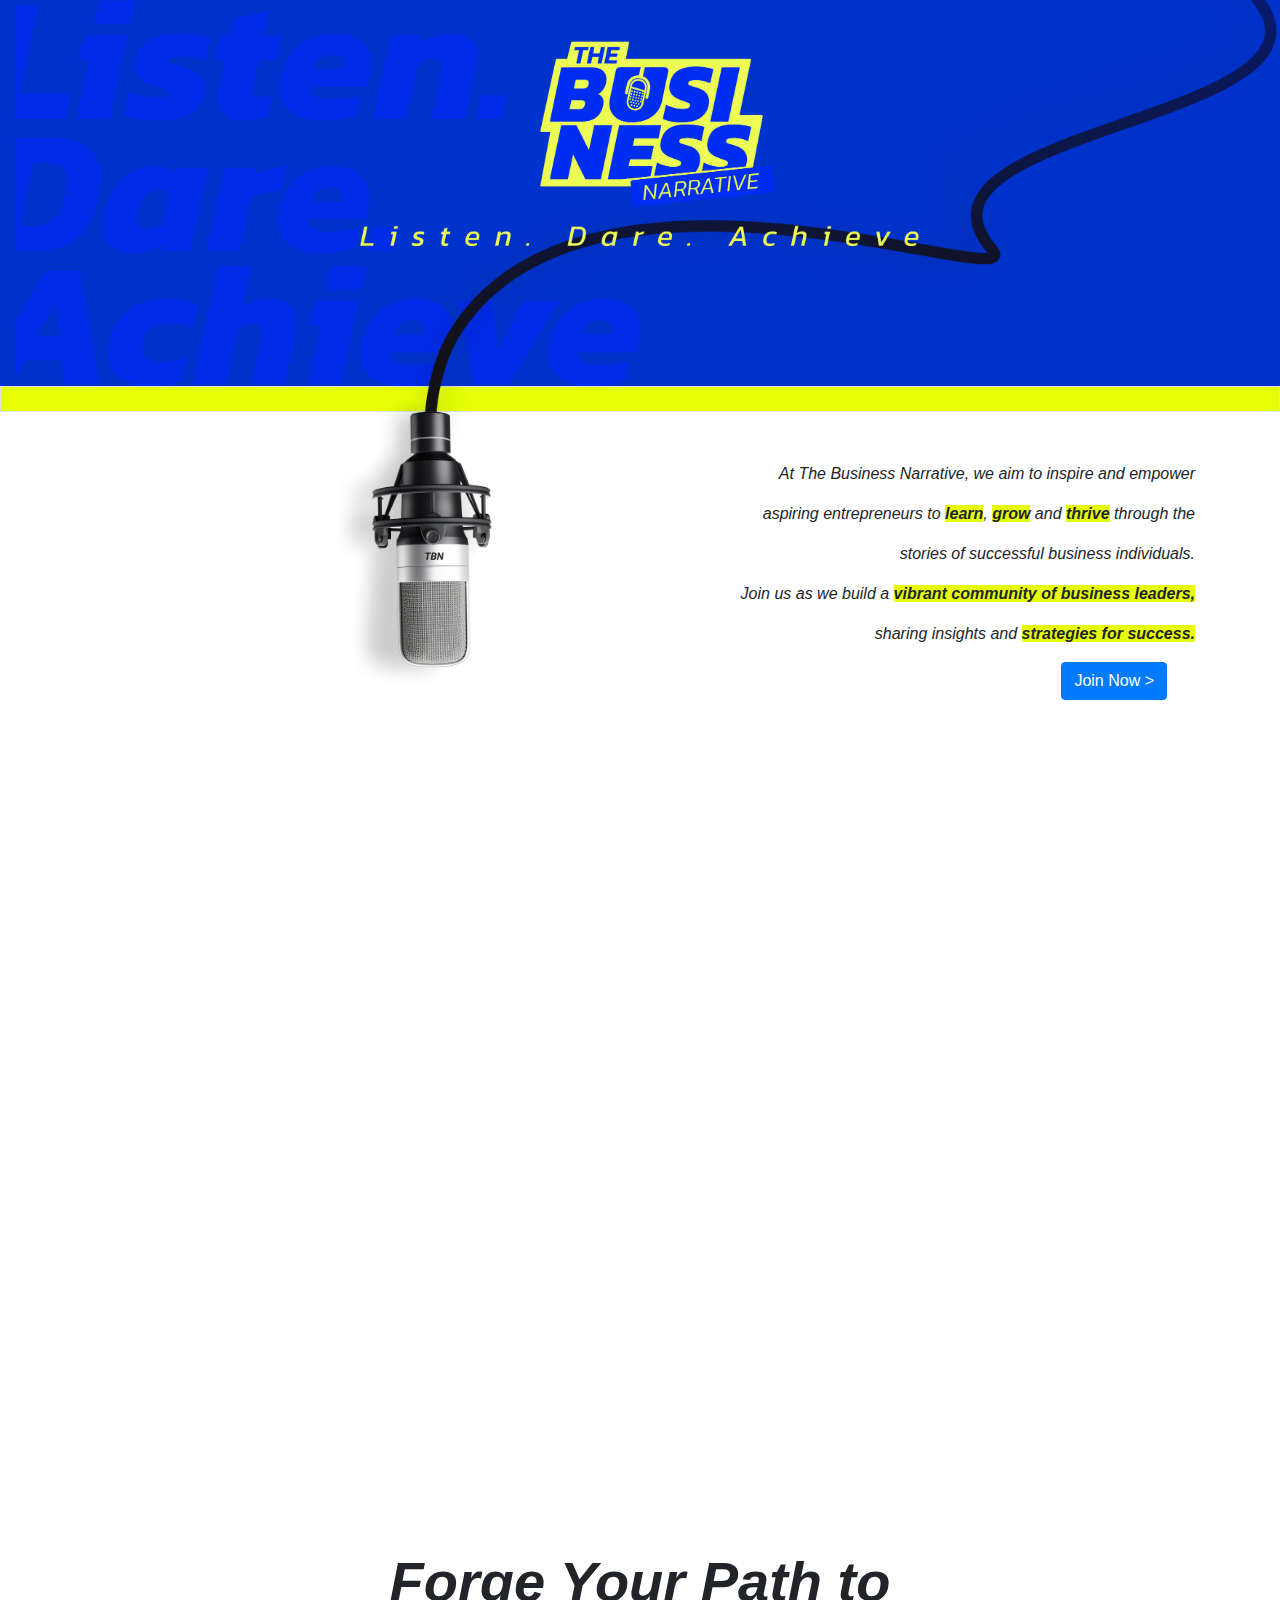
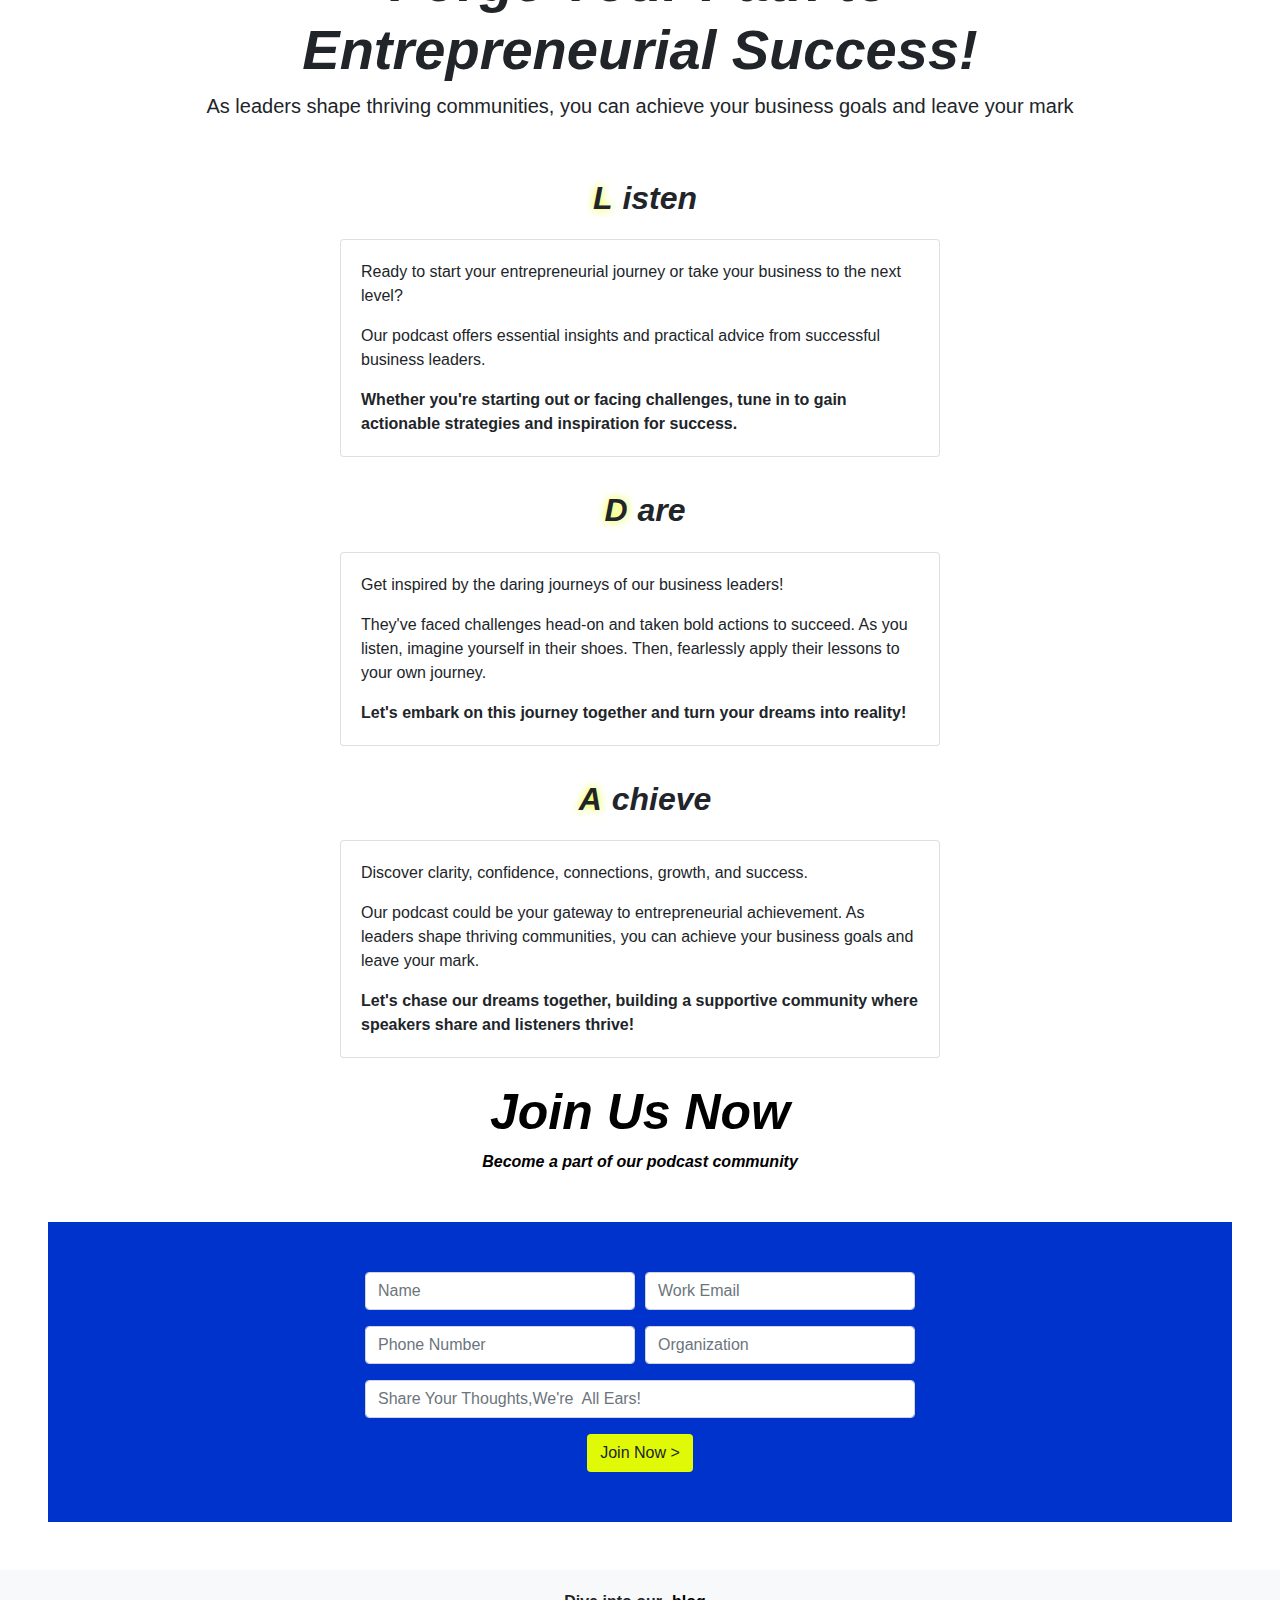
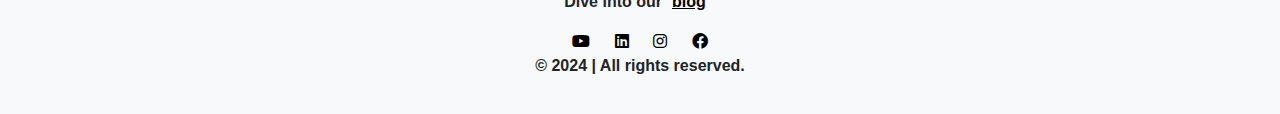
==== index.html @ 0200399b "first commit" ====
<!DOCTYPE html>
<html lang="en">
<head>
    <meta charset="UTF-8">
    <meta name="viewport" content="width=device-width, initial-scale=1.0">
    <title>The Business Narrative</title>
    <link href="vendor/bootstrap/css/bootstrap.min.css" rel="stylesheet">
    <link href="assets/css/styles.css" rel="stylesheet">
    <link rel="stylesheet" href="https://cdn.jsdelivr.net/npm/bootstrap@4.4.1/dist/css/bootstrap.min.css" integrity="sha384-Vkoo8x4CGsO3+Hhxv8T/Q5PaXtkKtu6ug5TOeNV6gBiFeWPGFN9MuhOf23Q9Ifjh" crossorigin="anonymous">
    <script src="https://code.jquery.com/jquery-3.4.1.slim.min.js" integrity="sha384-J6qa4849blE2+poT4WnyKhv5vZF5SrPo0iEjwBvKU7imGFAV0wwj1yYfoRSJoZ+n" crossorigin="anonymous"></script>
   
    <link rel="stylesheet" href="https://cdnjs.cloudflare.com/ajax/libs/font-awesome/6.0.0-beta3/css/all.min.css">
</head>
<body>


<div class="container-fluid first">
    <div class="row color">
        <div class="col-md-12 col-sm-6 position-relative">
            
            <div class="mic-container">
                <img src="assets/images/mic.png" alt="mic" class="mic-img" >
            </div>
      
            <img src="assets/images/image.png" alt="bg" style="width:50%; height:auto; margin-bottom: 0p%;" >
            <div class="rect12">
                <img src="assets/images/rect12.png" alt="logo" class="rect-img" >
            </div>
        </div>
    </div>
    <div class="row border">
        <div class="col-12"><br>
        </div>
    </div> 
    <div class="row up">
        <div class="col-md-12 col-sm-6 mic text-right">
            <p class="text-right"><i>At The Business Narrative, we aim to inspire and empower</i></p>
            <p class="text-right"><i>aspiring entrepreneurs to <strong class="highlight">learn</strong>, <strong class="highlight">grow</strong> and <strong class="highlight">thrive</strong> through the</i></p>
            <p class="text-right"><i>stories of successful business individuals.</i></p>
            <p class="text-right"><i>Join us as we build a <strong class="highlight">vibrant community of business leaders,</strong></i></p>
            <p class="text-right"><i>sharing insights and <strong class="highlight">strategies for success.</strong></i></p>
            <button class="btn btn-primary alg-btn mr-5 ">Join Now &#62</button>
        </div>
    </div>
</div>        



<div class="container text-center my-5">
    <h1 class="display-4 font-weight-bold"><i>Forge Your Path to <br>Entrepreneurial Success!</i></h1>
    <p class="lead">As leaders shape thriving communities, you can achieve your business goals and leave your mark</p>
</div>

<div class="container">
    <h2 class="card-title font-weight-bold text-center"><i><span class="highlight-circle">L</span>isten</i></h2>
    <div class="card mb-4">
        <div class="card-body">
            <p class="card-text">Ready to start your entrepreneurial journey or take your business to the next level?</p>
            <p class="card-text">Our podcast offers essential insights and practical advice from successful business leaders.</p>
            <p class="card-text font-weight-bold">Whether you're starting out or facing challenges, tune in to gain actionable strategies and inspiration for success.</p>
        </div>
    </div>

    <h2 class="card-title font-weight-bold text-center"><i><span class="highlight-circle">D</span>are</i></h2>
    <div class="card mb-4">
        <div class="card-body">
            <p class="card-text">Get inspired by the daring journeys of our business leaders!</p>
            <p class="card-text">They've faced challenges head-on and taken bold actions to succeed. As you listen, imagine yourself in their shoes. Then, fearlessly apply their lessons to your own journey.</p>
            <p class="card-text font-weight-bold">Let's embark on this journey together and turn your dreams into reality!</p>
        </div>
    </div>

    <h2 class="card-title font-weight-bold text-center"><i><span class="highlight-circle">A</span>chieve</i></h2>
    <div class="card mb-4">
        <div class="card-body">
            <p class="card-text">Discover clarity, confidence, connections, growth, and success.</p>
            <p class="card-text">Our podcast could be your gateway to entrepreneurial achievement. As leaders shape thriving communities, you can achieve your business goals and leave your mark.</p>
            <p class="card-text font-weight-bold">Let's chase our dreams together, building a supportive community where speakers share and listeners thrive!</p>
        </div>
    </div>
</div>




<div class="container">
    <h2 style="color:black;text-align:center;font-size:50px;"><i><strong>Join Us Now<strong></i></h2>
    <p style="color:black;text-align:center;"><i>Become a part of our podcast community</i></p>
</div>



<div class="join m-5">
   
    <form class="container rounded">
        <div class="form-row justify-content-center rounded">
            <div class="form-group col-md-3">
                <input type="text" class="form-control" placeholder="Name">
            </div>
            <div class="form-group col-md-3">
                <input type="text" class="form-control" placeholder="Work Email">
            </div>
        </div>
        <div class="form-row justify-content-center">
            <div class="form-group col-md-3">
                <input type="email" class="form-control" placeholder="Phone Number">
            </div>
            <div class="form-group col-md-3">
                <input type="email" class="form-control" placeholder="Organization">
            </div>
        </div>
        <div class="form-row justify-content-center">
            <div class="form-group col-md-6">
                <input type="text" class="form-control" placeholder="Share Your Thoughts,We're  All Ears!">
            </div>
        </div>
        <button type="submit" class="btn btn-warning" style="background-color:#e5ff00f8; border-color:#e5ff00f8 ">Join Now &#62</button>
    </form>
</div>

</div>

<footer>
    <p>Dive into our<a href='#' style="color:black"><strong><u>blog</u></strong></a></p>
    <a href="#" style="color:black"><i class="fab fa-youtube"></i></a>
    <a href="#" style="color:black"><i class="fab fa-linkedin"></i></a>
    <a href="#" style="color:black"><i class="fab fa-instagram"></i></a>
    <a href="#" style="color:black"><i class="fab fa-facebook"></i></a>
    <p>&copy; 2024 | All rights reserved.</p>
</footer>



<script src="https://cdn.jsdelivr.net/npm/popper.js@1.16.0/dist/umd/popper.min.js" integrity="sha384-Q6E9RHvbIyZFJoft+2mJbHaEWldlvI9IOYy5n3zV9zzTtmI3UksdQRVvoxMfooAo" crossorigin="anonymous"></script>
<script src="https://cdn.jsdelivr.net/npm/bootstrap@4.4.1/dist/js/bootstrap.min.js" integrity="sha384-wfSDF2E50Y2D1uUdj0O3uMBJnjuUD4Ih7YwaYd1iqfktj0Uod8GCExl3Og8ifwB6" crossorigin="anonymous"></script>
<script src="vendor/jquery/jquery.min.js"></script>
<script src="vendor/bootstrap/js/bootstrap.min.js"></script>
<script src="assets/js/script.js"></script>

</body>
</html>
---- assets/css/styles.css ----
body {
    font-family: Arial, sans-serif;
}
.color {
    background-color: #0033cc;
}
.position-relative {
    position: relative;
}
.mic-container {
    position: absolute;
    top: 50%;
    left: 50%;
    transform: translate(-50%, -50%);
}
.mic-img {
    width: 150%;
    height: auto;
}
.rect12 {
    position: absolute;
    top: 50%;
    left: 50%;
    transform: translate(-50%, -70%);
    padding: 20px;
    margin: 0 auto;
    max-width: 600px;
}
.rect-img {
    width: 100%;
    height: auto;
}
.highlight {
    background-color: #e5ff00f8;
}
.btn-primary {
    background-color: #007bff;
    border-color: #007bff;
}
.mic {
    padding: 20px;
    max-width: 600px;
    margin: 0 auto;
}

.alg-btn {
    align-items: center;
    margin-right: 100px;
}
.up {
    transform: translateY(-250px) translateX(-50px);
}

/*-----*/
.border {
    border-bottom: 2px solid #dee2e6;
}


.header {
    /* background: url('../images/image.png') no-repeat center center; */
    align-items: left;
    background-size: cover;
    /* color:blue; */
    /* text-align: left; */
    left:50px;
    padding: 50px 0;
    /* right: 50px; */
}

.header img {
    width: 100px;
}
.header h1 {
    font-size: 2.5em;
    margin: 20px 0 10px;
   
}
.header p {
    font-size: 1.2em;
}
.mic{
    padding: 50px 0;
    margin-top: 0px;
    margin-bottom:500px;
}
.mic p{
    text-align: right;
    padding-right: 20px;
}
.border{
    margin-bottom: 250px;
    /* border: 1px solid #e5ff00f8; */
    background-color: #e5ff00f8;
}
.content {
    padding: 50px 0;
}
.content h2 {
    text-align: center;
    margin-bottom: 40px;
}
.content .step {
    text-align: center;
    margin-bottom: 30px;
}
.content .step h3 {
    margin-bottom: 20px;
}
.join {
    background-color: #0033cc;
    color: white;
    padding: 50px 0;
    text-align: center;
}
.join h2 {
    margin-bottom: 30px;
}
footer {
    text-align: center;
    padding: 20px 0;
    background-color: #f8f9fa;
}
footer a {
    color: #0033cc;
    margin: 0 10px;
}
.step {
    background-color: #f8f9fa;
    border-radius: 10px;
    padding: 20px;
    margin: 20px 0;
    text-align: center;
}
.step-title {
    font-weight: bold;
    font-size: 1.5rem;
}
.step-title span {
    background-color: #e5ff00f8;
    border-radius: 50%;
    padding: 0 10px;
    margin-right: 5px;
}
.line {
    border-left: 2px dashed #e5ff00f8;
    height: 50px;
    margin: 0 auto;
}
.first{
    margin-bottom: 0;
}
.main-title {
    font-weight: bold;
    font-size: 2rem;
    text-align: center;
}
.sub-title {
    text-align: center;
    margin-bottom: 40px;
}

  
  .card {
    max-width: 600px;
    margin: 0 auto;
    background: rgba(255, 255, 255, 0.8); 
  }
  .highlight-circle {
    display: inline-block;
    border-radius: 50%;
    padding: 10px;
    text-shadow: 0 0 10px #e5ff00f8;
}
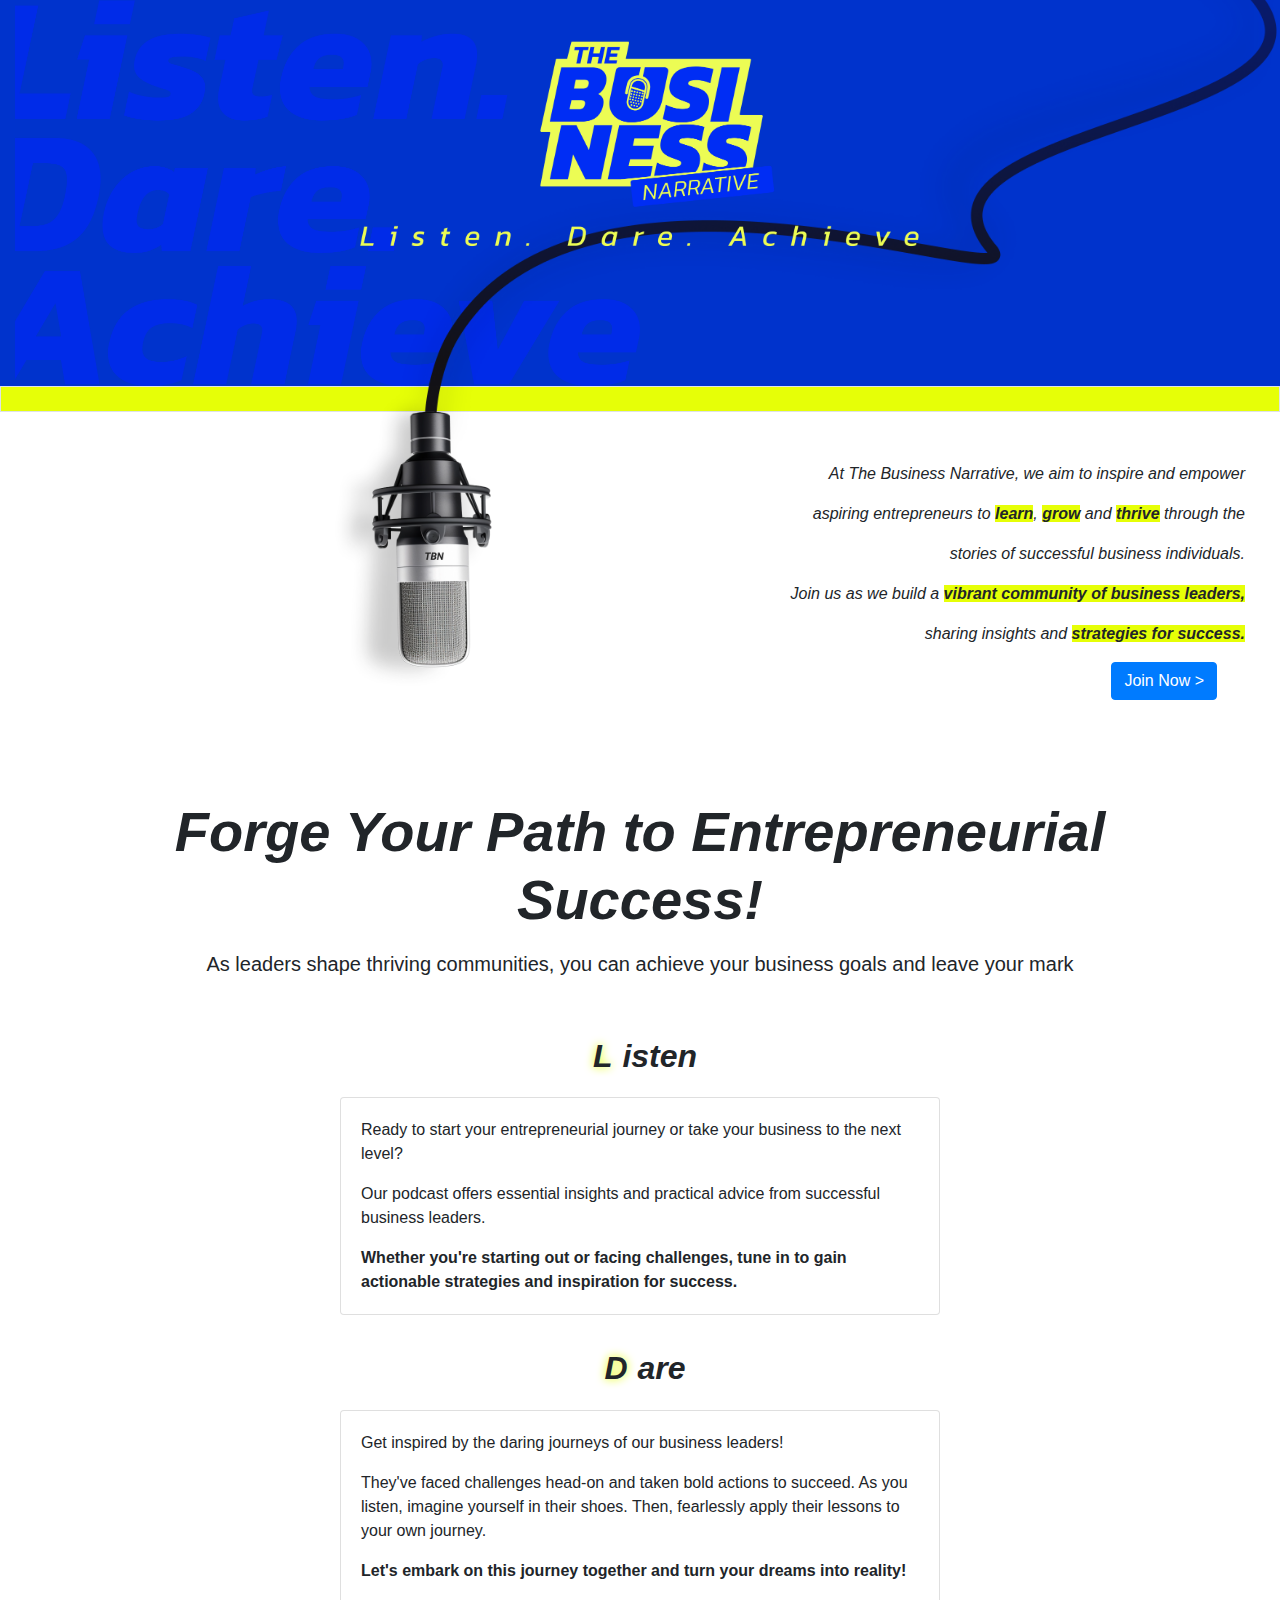
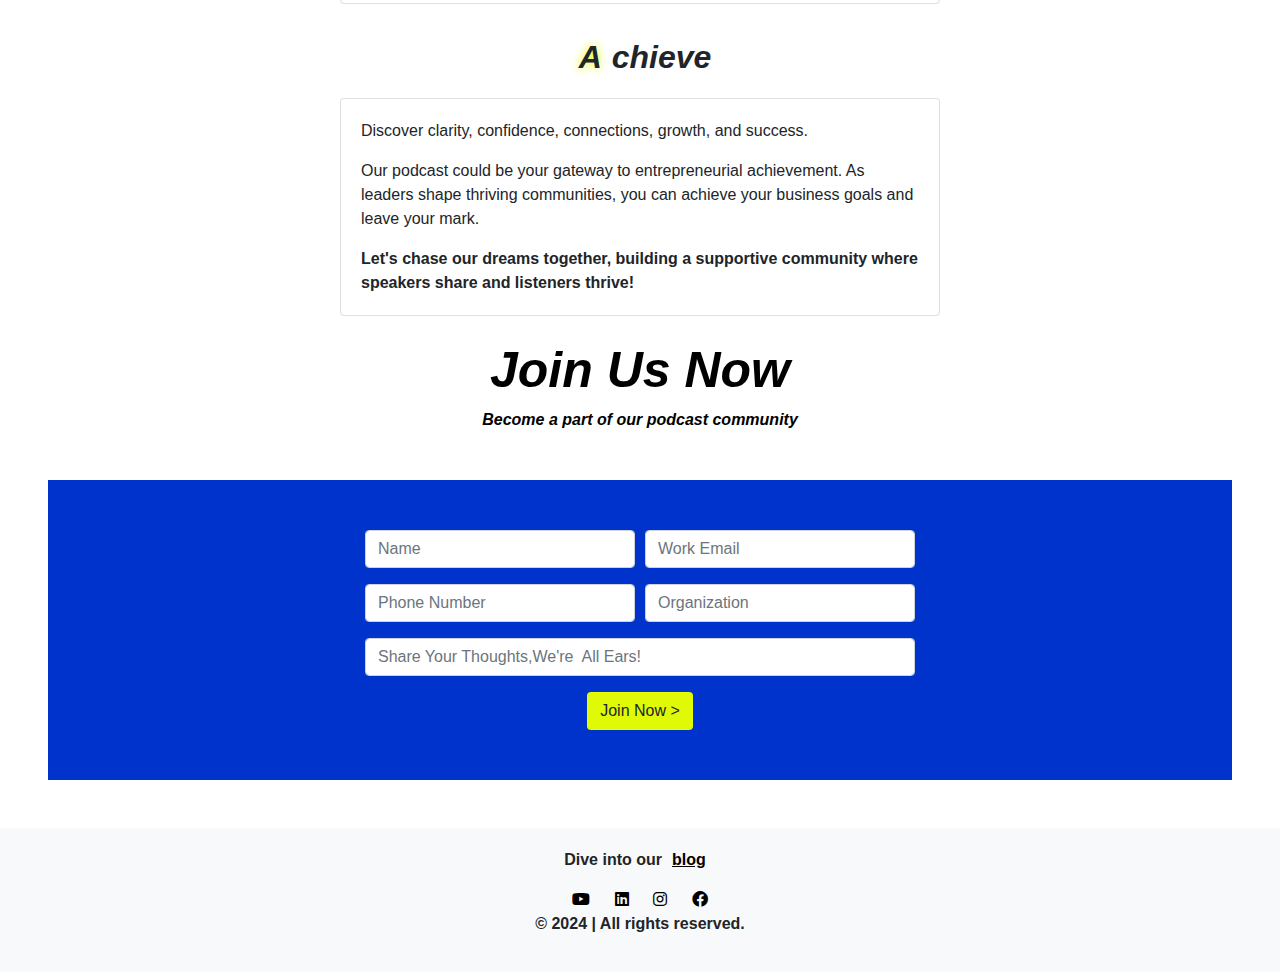
==== commit 64e65c92: ""Commented out CSS styles and modified HTML structure for header section"" ====
--- a/index.html
+++ b/index.html
@@ -47,7 +47,9 @@
 
 
 <div class="container text-center my-5">
-    <h1 class="display-4 font-weight-bold"><i>Forge Your Path to <br>Entrepreneurial Success!</i></h1>
+    <div class="col">
+    <p class="display-4 font-weight-bold overflow-auto"><i>Forge Your Path to </i><i>Entrepreneurial Success!</i></p>
+    </div>
     <p class="lead">As leaders shape thriving communities, you can achieve your business goals and leave your mark</p>
 </div>
 
--- a/assets/css/styles.css
+++ b/assets/css/styles.css
@@ -48,7 +48,7 @@
     margin-right: 100px;
 }
 .up {
-    transform: translateY(-250px) translateX(-50px);
+    /* transform: translateY(-250px) translateX(-50px); */
 }
 
 /*-----*/
@@ -82,17 +82,18 @@
 .mic{
     padding: 50px 0;
     margin-top: 0px;
-    margin-bottom:500px;
+    /* margin-bottom:500px; */
 }
 .mic p{
     text-align: right;
     padding-right: 20px;
 }
 .border{
-    margin-bottom: 250px;
+    /* margin-bottom: 250px; */
     /* border: 1px solid #e5ff00f8; */
     background-color: #e5ff00f8;
 }
+
 .content {
     padding: 50px 0;
 }
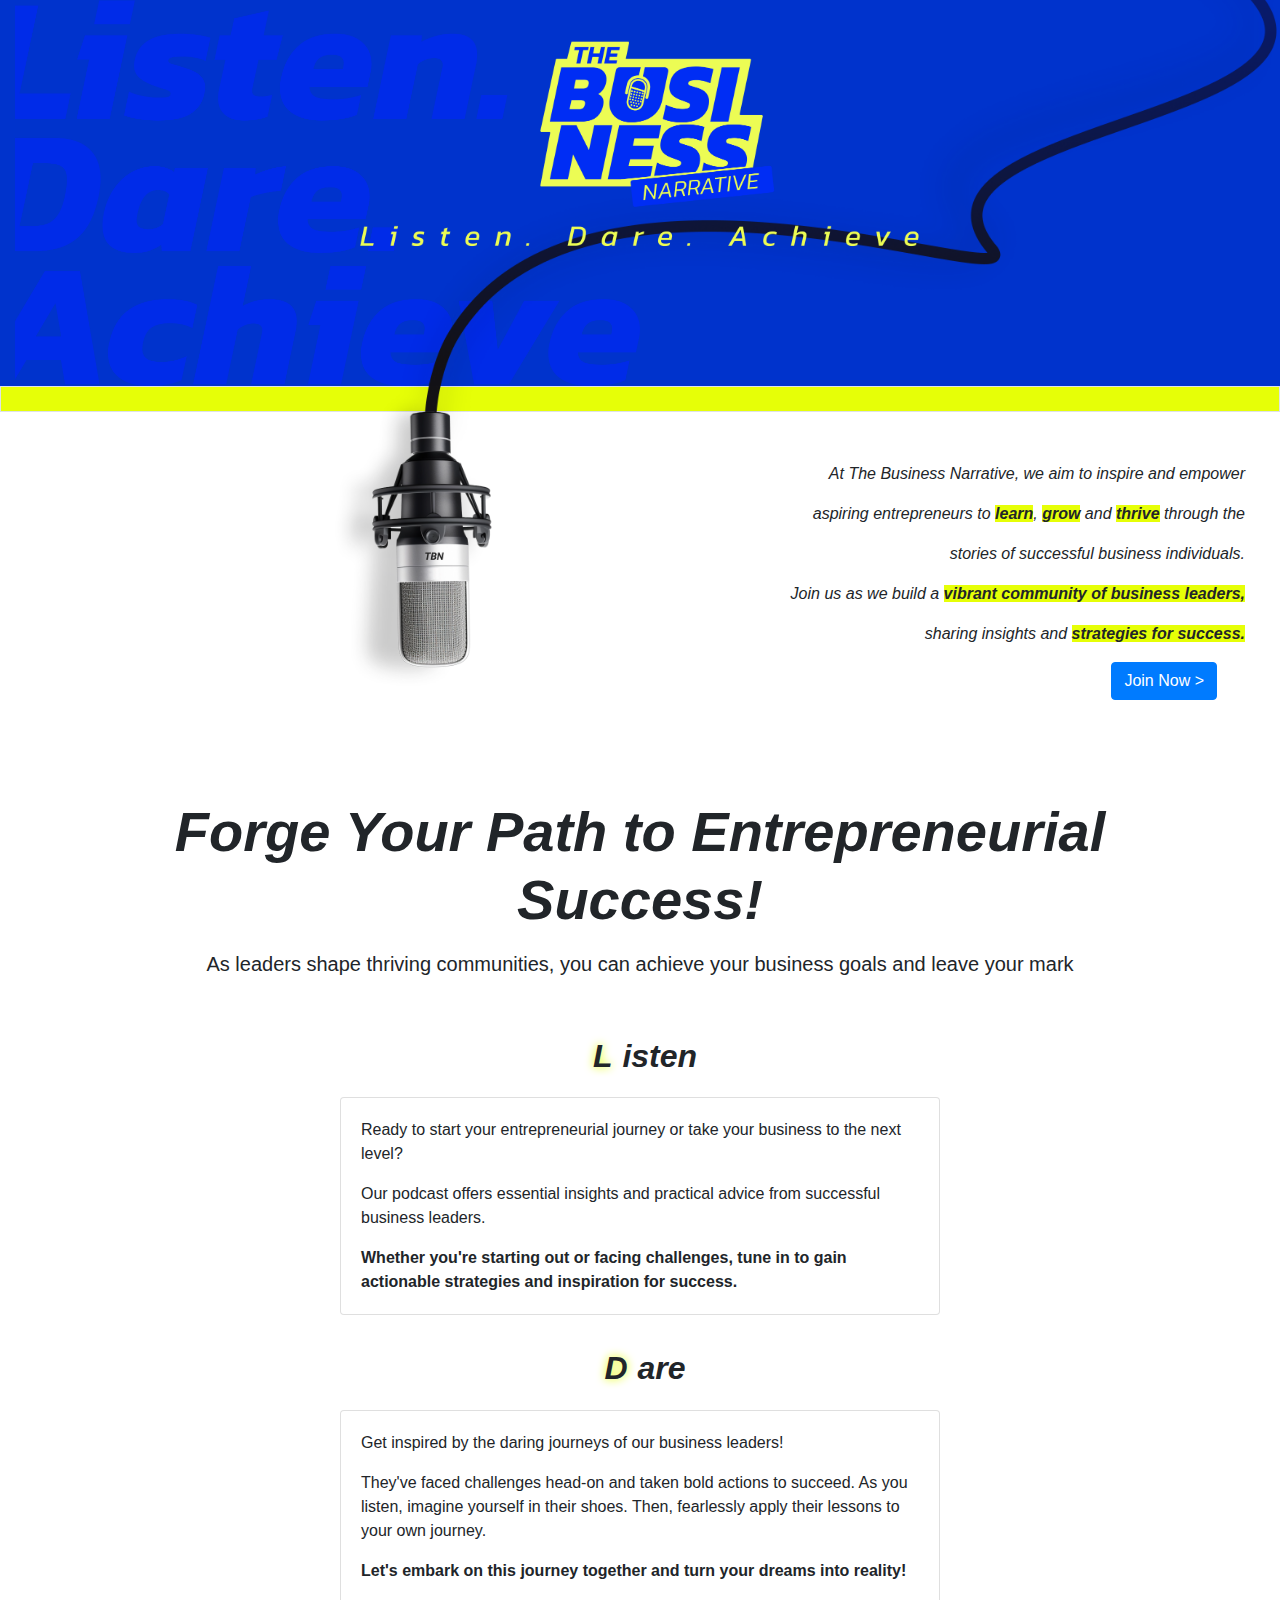
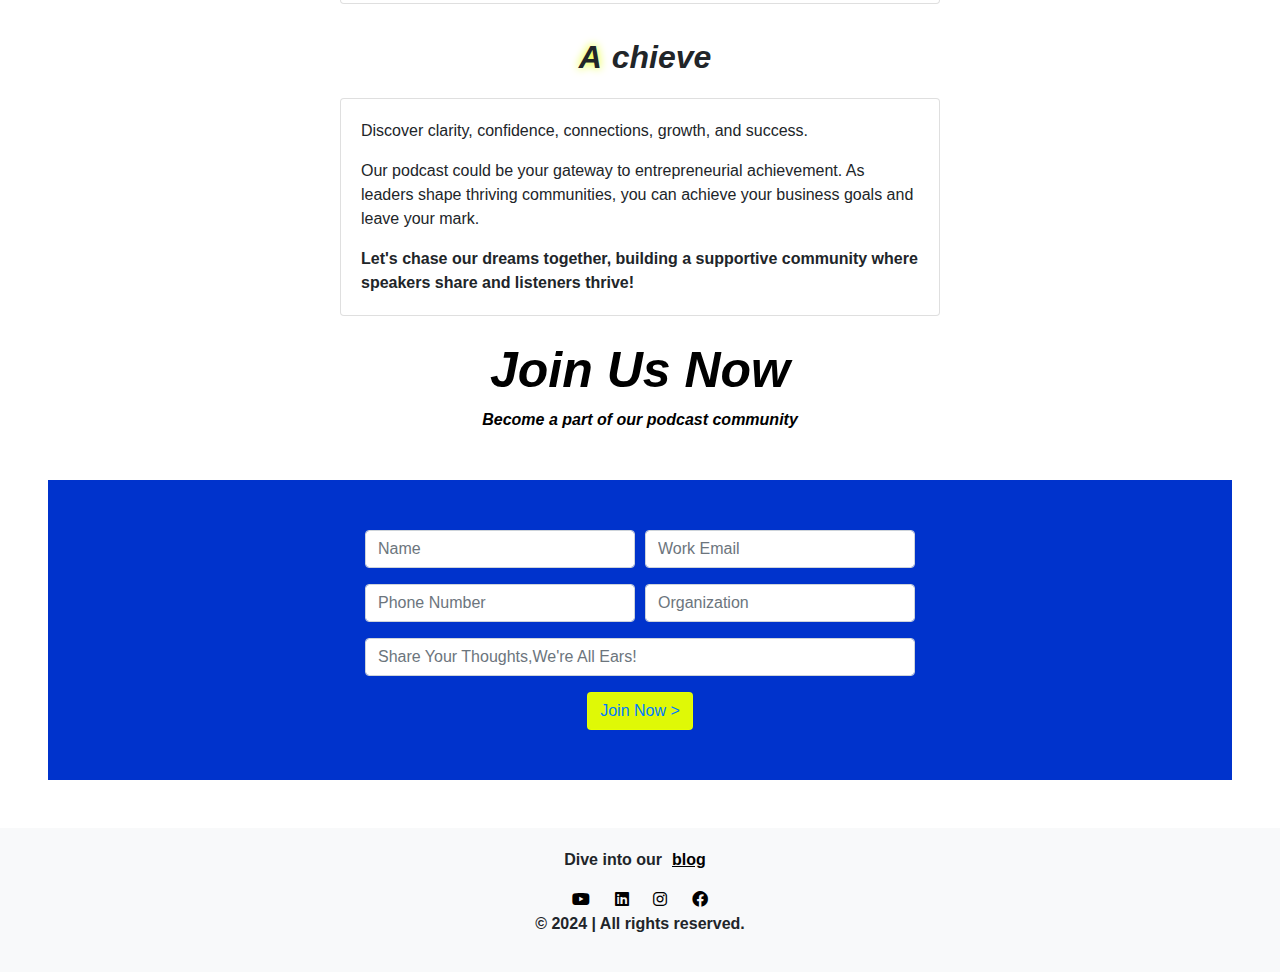
==== commit 8dab5b21: ""Added vector background image, removed vect1 and vect2 images, and made minor changes to index.html" ====
--- a/index.html
+++ b/index.html
@@ -34,7 +34,7 @@
     </div> 
     <div class="row up">
         <div class="col-md-12 col-sm-6 mic text-right">
-            <p class="text-right"><i>At The Business Narrative, we aim to inspire and empower</i></p>
+            <p class="text-right "><i>At The Business Narrative, we aim to inspire and empower</i></p>
             <p class="text-right"><i>aspiring entrepreneurs to <strong class="highlight">learn</strong>, <strong class="highlight">grow</strong> and <strong class="highlight">thrive</strong> through the</i></p>
             <p class="text-right"><i>stories of successful business individuals.</i></p>
             <p class="text-right"><i>Join us as we build a <strong class="highlight">vibrant community of business leaders,</strong></i></p>
@@ -54,6 +54,9 @@
 </div>
 
 <div class="container">
+    <div class="">
+        
+    </div>
     <h2 class="card-title font-weight-bold text-center"><i><span class="highlight-circle">L</span>isten</i></h2>
     <div class="card mb-4">
         <div class="card-body">
@@ -71,7 +74,8 @@
             <p class="card-text font-weight-bold">Let's embark on this journey together and turn your dreams into reality!</p>
         </div>
     </div>
-
+    <div class="vector-bg h-50 d-flex justify-content-center align-items-center">
+    </div>
     <h2 class="card-title font-weight-bold text-center"><i><span class="highlight-circle">A</span>chieve</i></h2>
     <div class="card mb-4">
         <div class="card-body">
@@ -113,10 +117,10 @@
         </div>
         <div class="form-row justify-content-center">
             <div class="form-group col-md-6">
-                <input type="text" class="form-control" placeholder="Share Your Thoughts,We're  All Ears!">
+                <input type="text" class="form-control" placeholder="Share Your Thoughts,We're All Ears!">
             </div>
         </div>
-        <button type="submit" class="btn btn-warning" style="background-color:#e5ff00f8; border-color:#e5ff00f8 ">Join Now &#62</button>
+        <button type="submit" class="btn btn-warning text-primary" style="background-color:#e5ff00f8; border-color:#e5ff00f8 ">Join Now &#62</button>
     </form>
 </div>
 
--- a/assets/css/styles.css
+++ b/assets/css/styles.css
@@ -93,7 +93,11 @@
     /* border: 1px solid #e5ff00f8; */
     background-color: #e5ff00f8;
 }
-
+.vector-bg{
+    background-image: url('../images/vector1.png');
+    background-size: cover;
+    background-position: center; 
+}
 .content {
     padding: 50px 0;
 }
